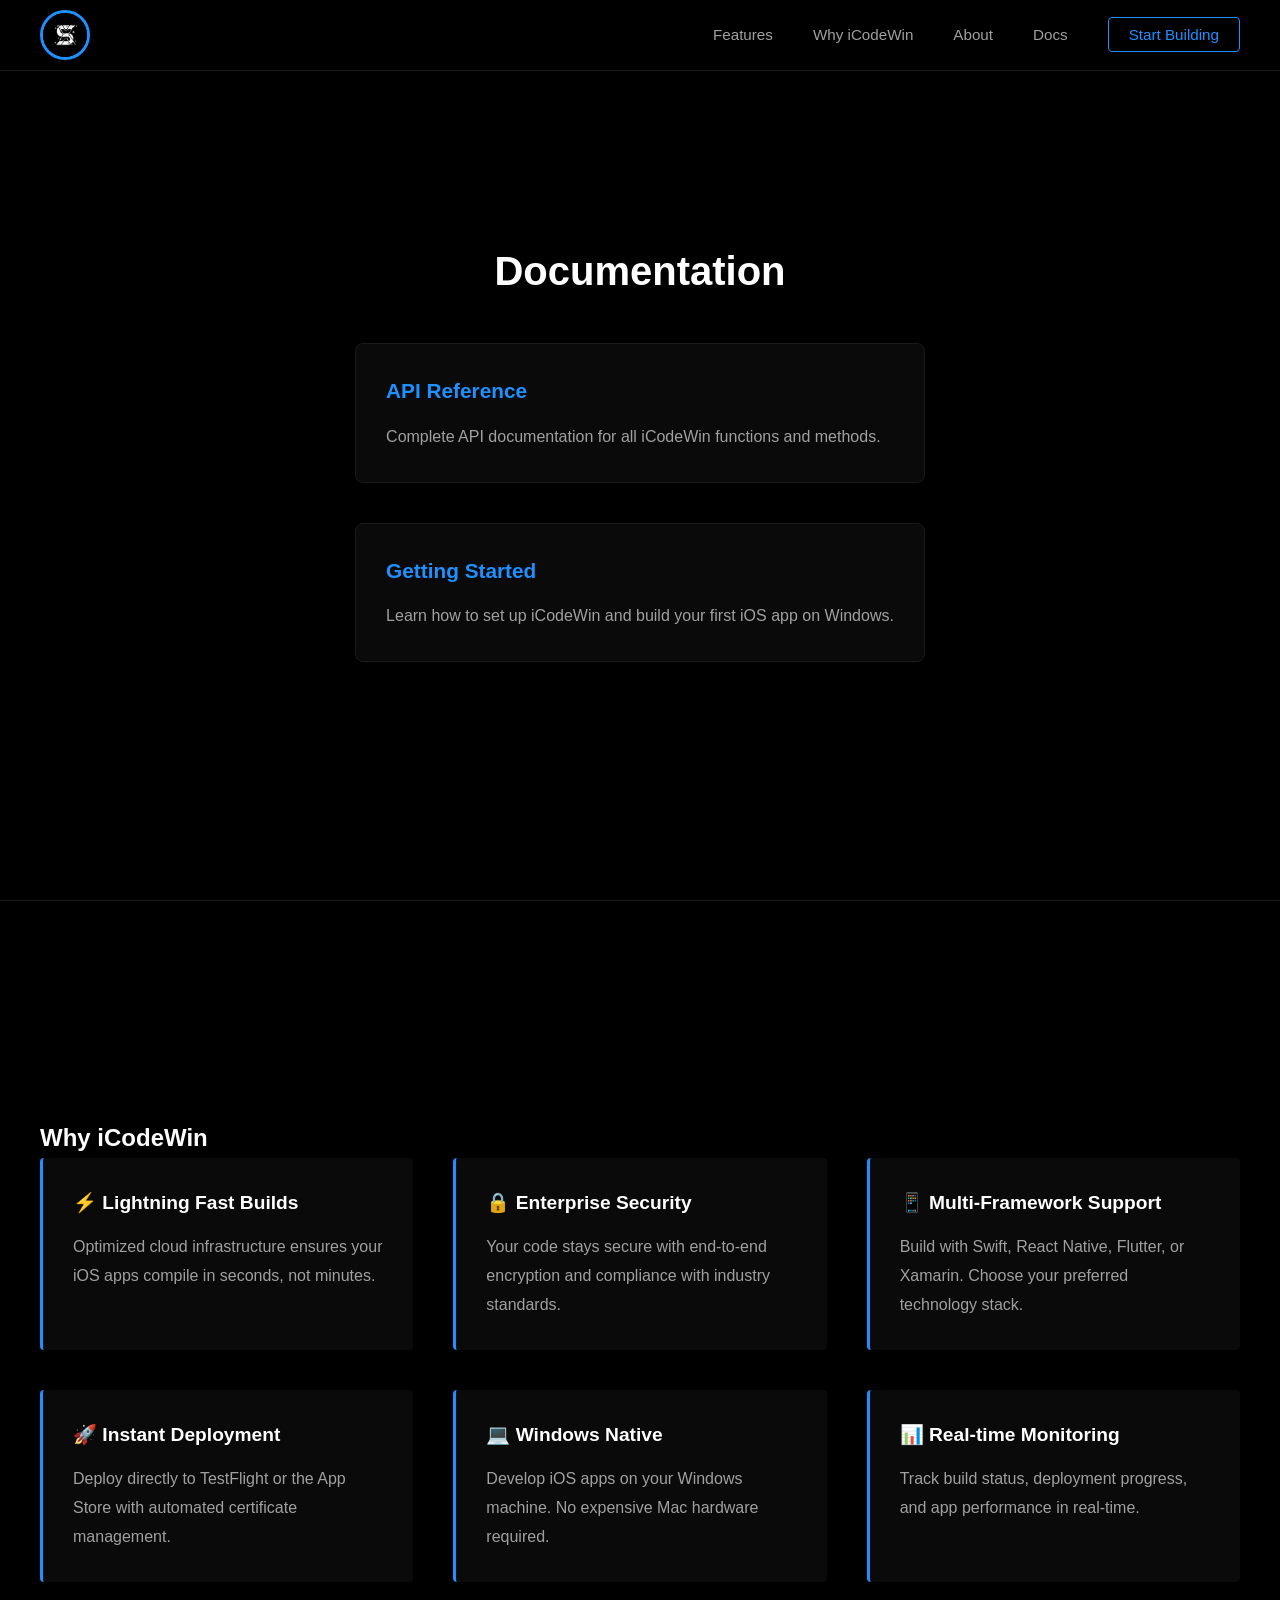
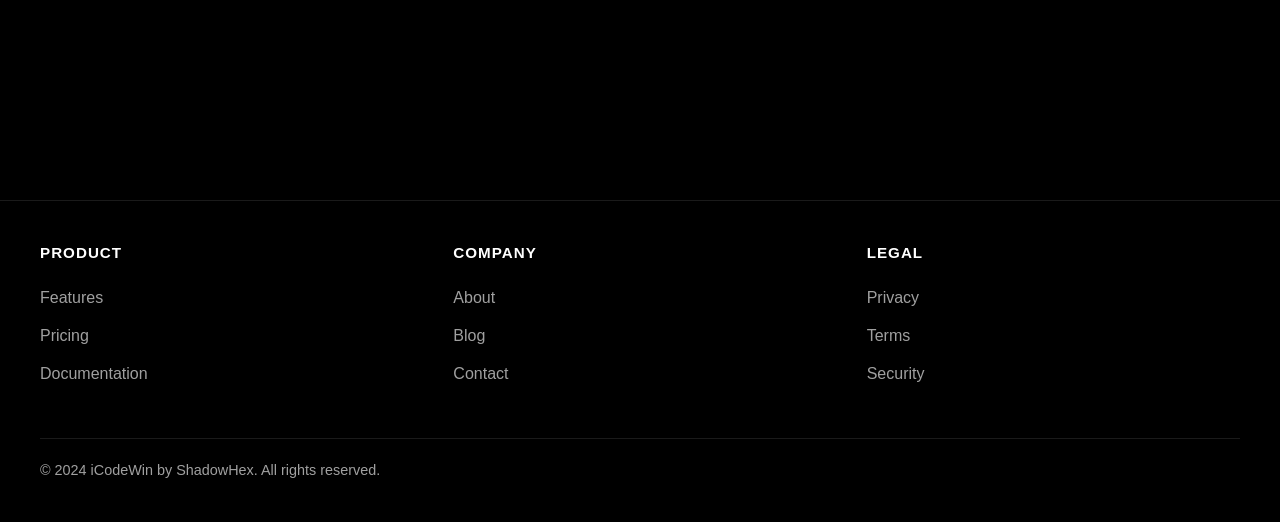
==== indexredirection/docs.html @ 0501c05b "Add files via upload" ====
<!DOCTYPE html>
<html lang="en">
<head>
    <meta charset="UTF-8">
    <meta name="viewport" content="width=device-width, initial-scale=1.0">
    <title>iCodeWin - Documentation</title>
    <link rel="stylesheet" href="style.css">
    <style>
        .docs-container {
            max-width: 1200px;
            margin: 0 auto;
            padding: 0 40px;
        }

        .docs-grid {
            display: grid;
            grid-template-columns: repeat(auto-fit, minmax(350px, 1fr));
            gap: 40px;
            margin-top: 40px;
        }

        .doc-item {
            background-color: var(--bg-dark);
            border: 1px solid var(--border-dark);
            border-radius: 8px;
            padding: 30px;
            transition: all 0.3s ease;
        }

        .doc-item:hover {
            border-color: var(--accent-blue);
            transform: translateY(-5px);
            background-color: rgba(30, 144, 255, 0.05);
        }

        .doc-title {
            font-size: 1.3rem;
            margin-bottom: 15px;
            font-weight: 600;
            color: var(--accent-blue);
        }

        .doc-item p {
            color: var(--text-gray);
            line-height: 1.8;
        }

        .docs-section h2 {
            font-size: 2.5rem;
            margin-bottom: 20px;
            text-align: center;
            font-weight: 700;
        }

        .docs-section {
            min-height: 100vh;
            padding: 10vh 40px;
            background-color: var(--bg-black);
            border-top: 1px solid var(--border-dark);
            display: flex;
            flex-direction: column;
            justify-content: center;
        }
    </style>
</head>
<body>
    <!-- Navigation -->
    <nav class="navbar">
        <div class="nav-container">
            <div class="nav-logo">
                <img src="resources/icon.jpg" alt="iCodeWin Logo" class="logo-img">
            </div>
            <ul class="nav-menu">
                <li><a href="index.html#features">Features</a></li>
                <li><a href="#why-icodwin">Why iCodeWin</a></li>
                <li><a href="index.html#code-examples">About</a></li>
                <li><a href="docs.html">Docs</a></li>
                <li><a href="https://icodewin.vercel.app/" class="nav-cta">Start Building</a></li>
            </ul>
        </div>
    </nav>

    <!-- Documentation Section -->
    <section class="docs-section" id="documentation">
        <div class="docs-container">
            <h2>Documentation</h2>
            <div class="docs-grid" id="docsGrid">
                <div class="doc-item">
                    <h3 class="doc-title">Getting Started</h3>
                    <p class="content">Learn how to set up iCodeWin and build your first iOS app on Windows.</p>
                </div>
                
                <div class="doc-item">
                    <h3 class="doc-title">API Reference</h3>
                    <p class="content">Complete API documentation for all iCodeWin functions and methods.</p>
                </div>
            </div>
        </div>
    </section>

    <!-- Why iCodeWin Section -->
    <section class="details" id="why-icodwin">
        <div class="details-container">
            <h2>Why iCodeWin</h2>
            <div class="details-grid">
                <div class="detail-item">
                    <h3>⚡ Lightning Fast Builds</h3>
                    <p>Optimized cloud infrastructure ensures your iOS apps compile in seconds, not minutes.</p>
                </div>
                
                <div class="detail-item">
                    <h3>🔒 Enterprise Security</h3>
                    <p>Your code stays secure with end-to-end encryption and compliance with industry standards.</p>
                </div>
                
                <div class="detail-item">
                    <h3>📱 Multi-Framework Support</h3>
                    <p>Build with Swift, React Native, Flutter, or Xamarin. Choose your preferred technology stack.</p>
                </div>
                
                <div class="detail-item">
                    <h3>🚀 Instant Deployment</h3>
                    <p>Deploy directly to TestFlight or the App Store with automated certificate management.</p>
                </div>
                
                <div class="detail-item">
                    <h3>💻 Windows Native</h3>
                    <p>Develop iOS apps on your Windows machine. No expensive Mac hardware required.</p>
                </div>
                
                <div class="detail-item">
                    <h3>📊 Real-time Monitoring</h3>
                    <p>Track build status, deployment progress, and app performance in real-time.</p>
                </div>
            </div>
        </div>
    </section>

    <!-- Footer Integrated into Docs Section -->
    <footer class="footer">
        <div class="footer-container">
            <div class="footer-content">
                <div class="footer-section">
                    <h4>Product</h4>
                    <ul>
                        <li><a href="index.html#features">Features</a></li>
                        <li><a href="index.html#pricing">Pricing</a></li>
                        <li><a href="docs.html">Documentation</a></li>
                    </ul>
                </div>
                
                <div class="footer-section">
                    <h4>Company</h4>
                    <ul>
                        <li><a href="index.html#code-examples">About</a></li>
                        <li><a href="index.html#blog">Blog</a></li>
                        <li><a href="index.html#cta">Contact</a></li>
                    </ul>
                </div>
                
                <div class="footer-section">
                    <h4>Legal</h4>
                    <ul>
                        <li><a href="#privacy">Privacy</a></li>
                        <li><a href="#terms">Terms</a></li>
                        <li><a href="#security">Security</a></li>
                    </ul>
                </div>
            </div>
            
            <div class="footer-bottom">
                <p>&copy; 2024 iCodeWin by ShadowHex. All rights reserved.</p>
            </div>
        </div>
    </footer>

    <script>
        // Auto-sort documentation items alphabetically by title
        document.addEventListener('DOMContentLoaded', function() {
            const docsGrid = document.getElementById('docsGrid');
            const docItems = Array.from(docsGrid.querySelectorAll('.doc-item'));
            
            // Sort items alphabetically by title
            docItems.sort((a, b) => {
                const titleA = a.querySelector('.doc-title').textContent.trim().toLowerCase();
                const titleB = b.querySelector('.doc-title').textContent.trim().toLowerCase();
                return titleA.localeCompare(titleB);
            });
            
            // Clear the grid and re-insert sorted items
            docsGrid.innerHTML = '';
            docItems.forEach(item => {
                docsGrid.appendChild(item);
            });
        });
    </script>
</body>
</html>
---- indexredirection/style.css ----
* {
    margin: 0;
    padding: 0;
    box-sizing: border-box;
}

:root {
    --bg-black: #000000;
    --bg-dark: #0a0a0a;
    --text-white: #ffffff;
    --text-gray: #a0a0a0;
    --accent-blue: #1e90ff;
    --accent-blue-hover: #1e7fd9;
    --border-dark: #1a1a1a;
}

html {
    scroll-behavior: smooth;
}

body {
    font-family: -apple-system, BlinkMacSystemFont, 'Segoe UI', Roboto, Oxygen, Ubuntu, Cantarell, sans-serif;
    background-color: var(--bg-black);
    color: var(--text-white);
    line-height: 1.6;
    overflow-x: hidden;
}

/* Navigation */
.navbar {
    position: fixed;
    top: 0;
    width: 100%;
    background-color: var(--bg-black);
    border-bottom: 1px solid var(--border-dark);
    z-index: 1000;
    backdrop-filter: blur(10px);
    background-color: rgba(0, 0, 0, 0.95);
}

.nav-container {
    max-width: 1400px;
    margin: 0 auto;
    padding: 0 40px;
    display: flex;
    justify-content: space-between;
    align-items: center;
    height: 70px;
}

.nav-logo {
    display: flex;
    align-items: center;
}

.logo-img {
    height: 50px;
    width: 50px;
    object-fit: cover;
    border-radius: 50%;
    overflow: hidden;
    border: 3px solid dodgerblue;
    cursor: pointer;
}

.nav-menu {
    display: flex;
    list-style: none;
    gap: 40px;
    align-items: center;
}

.nav-menu a {
    color: var(--text-gray);
    text-decoration: none;
    font-size: 0.95rem;
    transition: color 0.3s ease;
}

.nav-menu a:hover {
    color: var(--accent-blue);
}

.nav-cta {
    color: var(--accent-blue) !important;
    border: 1px solid var(--accent-blue);
    padding: 8px 20px;
    border-radius: 4px;
    transition: all 0.3s ease;
}

.nav-cta:hover {
    background-color: var(--accent-blue);
    color: var(--bg-black) !important;
}

/* Hero Section */
.hero {
    padding-top: 70px;
    background-color: var(--bg-black);
    min-height: 100vh;
    display: flex;
    flex-direction: column;
    align-items: center;
    justify-content: space-between;
    position: relative;
}

.hero-container {
    width: 100%;
    max-width: 100%;
    padding: 0;
    text-align: center;
    flex-grow: 1;
    display: flex;
    flex-direction: column;
    justify-content: center;
}

.hero-logo {
    width: 100%;
    height: auto;
    max-height: 50vh;
    margin-bottom: 10px;
    object-fit: contain;
    object-position: center top;
    animation: fadeInDown 0.8s ease-out;
}

@keyframes fadeInDown {
    from {
        opacity: 0;
        transform: translateY(-30px);
    }
    to {
        opacity: 1;
        transform: translateY(0);
    }
}

.hero-subtitle {
    font-size: 1.2rem;
    color: var(--text-gray);
    margin-bottom: 20px;
    max-width: 600px;
    margin-left: auto;
    margin-right: auto;
    line-height: 1.8;
}

.hero-buttons {
    display: flex;
    gap: 20px;
    justify-content: center;
    flex-wrap: wrap;
}

/* Buttons */
.btn {
    padding: 12px 32px;
    font-size: 1rem;
    font-weight: 600;
    border: 3px solid #fff;
    border-radius: 0;
    cursor: pointer;
    transition: all 0.3s ease;
    text-transform: uppercase;
    letter-spacing: 0.5px;
}

.btn-primary {
    background-color: var(--accent-blue);
    color: var(--bg-black);
    border: 3px solid #fff;
    position: relative;
    overflow: hidden;
}

.btn-primary::before {
    content: '';
    position: absolute;
    top: 0;
    left: -100%;
    width: 100%;
    height: 100%;
    background: rgba(255, 255, 255, 0.2);
    transition: left 0.4s ease;
    z-index: -1;
}

.btn-primary:hover {
    background-color: var(--accent-blue-hover);
    border-color: var(--accent-blue-hover);
    transform: translateY(-3px);
    box-shadow: 0 10px 25px rgba(30, 144, 255, 0.3);
}

.btn-primary:hover::before {
    left: 100%;
}

.btn-secondary {
    background-color: transparent;
    color: var(--accent-blue);
    border: 3px solid #fff;
    position: relative;
    overflow: hidden;
}

.btn-secondary::before {
    content: '';
    position: absolute;
    top: 0;
    left: -100%;
    width: 100%;
    height: 100%;
    background: var(--accent-blue);
    transition: left 0.4s ease;
    z-index: -1;
}

.btn-secondary:hover {
    color: whitesmoke;
    transform: translateY(-3px);
    box-shadow: 0 10px 25px rgba(30, 144, 255, 0.3);
}

.btn-secondary:hover::before {
    left: 100%;
}

.hero-arrow {
    font-size: 2rem;
    margin-bottom: 20px;
    animation: bounce 2s infinite;
}

@keyframes bounce {
    0%, 20%, 50%, 80%, 100% {transform: translateY(0);}
    40% {transform: translateY(-10px);}
    60% {transform: translateY(-5px);}
}

.btn-large {
    padding: 16px 48px;
    font-size: 1.1rem;
}

/* Features Section */
.features {
    min-height: 100vh;
    padding: 10vh 40px;
    background-color: var(--bg-black);
    border-top: 1px solid var(--border-dark);
    display: flex;
    flex-direction: column;
    justify-content: center;
}

.features-container {
    max-width: 1200px;
    margin: 0 auto;
}

.features h2 {
    font-size: 2.5rem;
    margin-bottom: 60px;
    text-align: center;
    font-weight: 700;
}

.features-grid {
    display: grid;
    grid-template-columns: repeat(3, 1fr);
    gap: 40px;
    max-width: 1200px;
    margin: 0 auto;
    justify-items: center;
}

.feature-card {
    padding: 40px;
    background-color: var(--bg-dark);
    border: 1px solid var(--border-dark);
    border-radius: 8px;
    transition: all 0.3s ease;
    width: 100%;
    max-width: 300px;
}

.feature-card:hover {
    border-color: var(--accent-blue);
    transform: translateY(-5px);
    background-color: rgba(30, 144, 255, 0.05);
}

.feature-number {
    display: inline-flex;
    align-items: center;
    justify-content: center;
    width: 40px;
    height: 40px;
    background-color: var(--accent-blue);
    color: var(--bg-black);
    border-radius: 50%;
    font-weight: 700;
    font-size: 1.2rem;
    margin-bottom: 20px;
}

.feature-card h3 {
    font-size: 1.3rem;
    margin-bottom: 15px;
    font-weight: 600;
}

.feature-card p {
    color: var(--text-gray);
    line-height: 1.8;
}

/* Code Examples */
.code-examples {
    min-height: 100vh;
    padding: 10vh 40px;
    background-color: var(--bg-dark);
    border-top: 1px solid var(--border-dark);
    display: flex;
    flex-direction: column;
    justify-content: center;
}

.code-container {
    max-width: 1200px;
    margin: 0 auto;
}

.code-examples h2 {
    font-size: 2.5rem;
    margin-bottom: 60px;
    text-align: center;
    font-weight: 700;
}

.code-grid {
    display: grid;
    grid-template-columns: repeat(3, 1fr);
    gap: 30px;
    max-width: 1200px;
    margin: 0 auto;
    justify-items: center;
}

.code-card {
    background-color: var(--bg-black);
    border: 1px solid var(--border-dark);
    border-radius: 8px;
    overflow: hidden;
    transition: all 0.3s ease;
    width: 100%;
    max-width: 300px;
}

.code-card:hover {
    border-color: var(--accent-blue);
    box-shadow: 0 0 20px rgba(30, 144, 255, 0.1);
}

.code-header {
    background-color: rgba(30, 144, 255, 0.1);
    color: var(--accent-blue);
    padding: 12px 20px;
    font-weight: 600;
    font-size: 0.9rem;
    text-transform: uppercase;
    letter-spacing: 1px;
    border-bottom: 1px solid var(--border-dark);
}

.code-card pre {
    padding: 20px;
    overflow-x: auto;
    margin: 0;
}

.code-card code {
    font-family: 'Courier New', monospace;
    font-size: 0.85rem;
    color: var(--text-white);
    line-height: 1.6;
}

/* Details Section (Why iCodeWin) */
.details {
    min-height: 100vh;
    padding: 10vh 40px;
    background-color: var(--bg-black);
    border-top: 1px solid var(--border-dark);
    display: flex;
    flex-direction: column;
    justify-content: center;
}

.details-container {
    max-width: 1200px;
    margin: 0 auto;
}

.section-title {
    font-size: 2.5rem;
    margin-bottom: 60px;
    text-align: center;
    font-weight: 700;
}

.details-grid {
    display: grid;
    grid-template-columns: repeat(3, 1fr);
    gap: 40px;
    max-width: 1200px;
    margin: 0 auto;
}

.detail-item {
    padding: 30px;
    background-color: var(--bg-dark);
    border-left: 3px solid var(--accent-blue);
    border-radius: 4px;
    transition: all 0.3s ease;
}

.detail-item:hover {
    transform: translateX(10px);
    background-color: rgba(30, 144, 255, 0.05);
}

.detail-item h3 {
    font-size: 1.2rem;
    margin-bottom: 15px;
    font-weight: 600;
}

.detail-item p {
    color: var(--text-gray);
    line-height: 1.8;
}

/* CTA Section with Integrated Footer */
.cta {
    min-height: 100vh;
    padding: 10vh 40px 0; /* No bottom padding to let footer sit at bottom */
    background-color: var(--bg-dark);
    border-top: 1px solid var(--border-dark);
    text-align: center;
    display: flex;
    flex-direction: column;
    justify-content: space-between; /* Push footer to bottom */
}

.cta-container {
    max-width: 800px;
    margin: auto auto; /* Center vertically in the remaining space */
}

.cta h2 {
    font-size: 2.5rem;
    margin-bottom: 20px;
    font-weight: 700;
}

.cta p {
    font-size: 1.1rem;
    color: var(--text-gray);
    margin-bottom: 40px;
}

/* Footer */
.footer {
    background-color: var(--bg-black);
    border-top: 1px solid var(--border-dark);
    padding: 40px;
    width: 100%;
    text-align: left;
}

.footer-container {
    max-width: 1200px;
    margin: 0 auto;
}

.footer-content {
    display: grid;
    grid-template-columns: repeat(auto-fit, minmax(200px, 1fr));
    gap: 40px;
    margin-bottom: 40px;
}

.footer-section h4 {
    font-size: 0.95rem;
    text-transform: uppercase;
    letter-spacing: 1px;
    margin-bottom: 20px;
    color: var(--text-white);
}

.footer-section ul {
    list-style: none;
}

.footer-section ul li {
    margin-bottom: 12px;
}

.footer-section a {
    color: var(--text-gray);
    text-decoration: none;
    transition: color 0.3s ease;
}

.footer-section a:hover {
    color: var(--accent-blue);
}

.footer-bottom {
    border-top: 1px solid var(--border-dark);
    padding-top: 20px;
    color: var(--text-gray);
    font-size: 0.9rem;
}

@media (max-width: 768px) {
    .features-grid, .code-grid {
        grid-template-columns: 1fr;
    }
    
    .nav-menu {
        display: none;
    }
    
    .hero h1 {
        font-size: 2.5rem;
    }
}
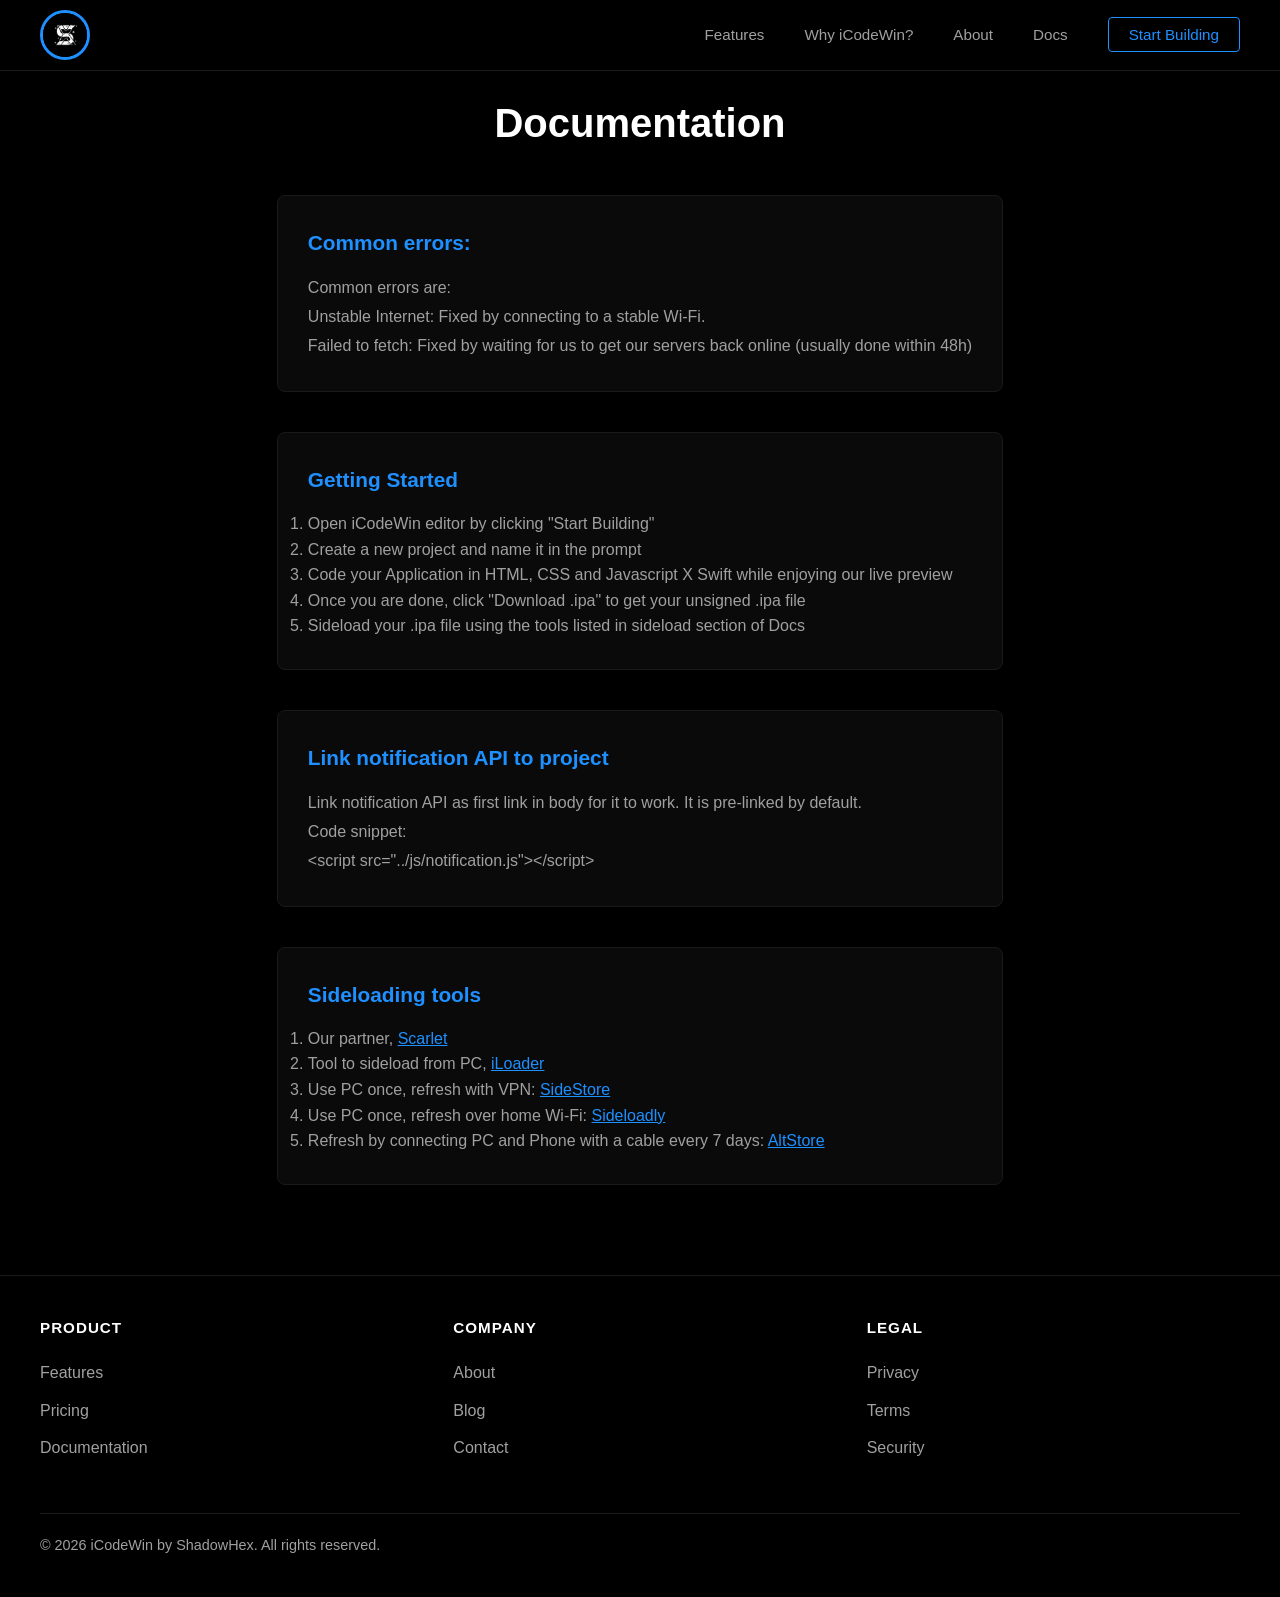
==== commit 733c8bfa: "Enhance docs.html with new sections and links Updated documentation with new content and links." ====
--- a/indexredirection/docs.html
+++ b/indexredirection/docs.html
@@ -5,6 +5,7 @@
     <meta name="viewport" content="width=device-width, initial-scale=1.0">
     <title>iCodeWin - Documentation</title>
     <link rel="stylesheet" href="style.css">
+    <link rel="icon" href="./resources/icon.jpg" type="image/x-icon">
     <style>
         .docs-container {
             max-width: 1200px;
@@ -61,6 +62,12 @@
             flex-direction: column;
             justify-content: center;
         }
+        li{
+            color: #a0a0a0;
+        }
+        a{
+            color: dodgerblue;
+        }
     </style>
 </head>
 <body>
@@ -72,7 +79,7 @@
             </div>
             <ul class="nav-menu">
                 <li><a href="index.html#features">Features</a></li>
-                <li><a href="#why-icodwin">Why iCodeWin</a></li>
+                <li><a href="index.html#why-icodwin">Why iCodeWin?</a></li>
                 <li><a href="index.html#code-examples">About</a></li>
                 <li><a href="docs.html">Docs</a></li>
                 <li><a href="https://icodewin.vercel.app/" class="nav-cta">Start Building</a></li>
@@ -87,50 +94,32 @@
             <div class="docs-grid" id="docsGrid">
                 <div class="doc-item">
                     <h3 class="doc-title">Getting Started</h3>
-                    <p class="content">Learn how to set up iCodeWin and build your first iOS app on Windows.</p>
+                    <p class="content"><ol>
+                        <li>Open iCodeWin editor by clicking "Start Building"</li>
+                        <li>Create a new project and name it in the prompt</li>
+                        <li>Code your Application in HTML, CSS and Javascript X Swift while enjoying our live preview</li>
+                        <li>Once you are done, click "Download .ipa" to get your unsigned .ipa file</li>
+                        <li>Sideload your .ipa file using the tools listed in sideload section of Docs</li>
+                    </ol></p>
                 </div>
                 
                 <div class="doc-item">
-                    <h3 class="doc-title">API Reference</h3>
-                    <p class="content">Complete API documentation for all iCodeWin functions and methods.</p>
+                    <h3 class="doc-title">Link notification API to project</h3>
+                    <p class="content">Link notification API as first link in body for it to work. It is pre-linked by default. <br>Code snippet: <br> &lt;script src=&quot;../js/notification.js&quot;&gt;&lt;/script&gt;</p>
                 </div>
-            </div>
-        </div>
-    </section>
-
-    <!-- Why iCodeWin Section -->
-    <section class="details" id="why-icodwin">
-        <div class="details-container">
-            <h2>Why iCodeWin</h2>
-            <div class="details-grid">
-                <div class="detail-item">
-                    <h3>⚡ Lightning Fast Builds</h3>
-                    <p>Optimized cloud infrastructure ensures your iOS apps compile in seconds, not minutes.</p>
+                <div class="doc-item">
+                    <h3 class="doc-title">Common errors:</h3>
+                    <p class="content">Common errors are: <br> Unstable Internet: Fixed by connecting to a stable Wi-Fi. <br>Failed to fetch: Fixed by waiting for us to get our servers back online (usually done within 48h)</p>
                 </div>
-                
-                <div class="detail-item">
-                    <h3>🔒 Enterprise Security</h3>
-                    <p>Your code stays secure with end-to-end encryption and compliance with industry standards.</p>
-                </div>
-                
-                <div class="detail-item">
-                    <h3>📱 Multi-Framework Support</h3>
-                    <p>Build with Swift, React Native, Flutter, or Xamarin. Choose your preferred technology stack.</p>
-                </div>
-                
-                <div class="detail-item">
-                    <h3>🚀 Instant Deployment</h3>
-                    <p>Deploy directly to TestFlight or the App Store with automated certificate management.</p>
-                </div>
-                
-                <div class="detail-item">
-                    <h3>💻 Windows Native</h3>
-                    <p>Develop iOS apps on your Windows machine. No expensive Mac hardware required.</p>
-                </div>
-                
-                <div class="detail-item">
-                    <h3>📊 Real-time Monitoring</h3>
-                    <p>Track build status, deployment progress, and app performance in real-time.</p>
+                <div class="doc-item">
+                    <h3 class="doc-title">Sideloading tools</h3>
+                    <p class="content"><ol>
+                        <li>Our partner, <a href="https://sideload.pages.dev/"> Scarlet</a></li>
+                        <li>Tool to sideload from PC, <a href="https://github.com/nab138/iloader">iLoader</a></li>
+                        <li>Use PC once, refresh with VPN: <a href="https://sidestore.io/">SideStore</a></li>
+                        <li>Use PC once, refresh over home Wi-Fi: <a href="https://sideloadly.io/">Sideloadly</a></li>
+                        <li>Refresh by connecting PC and Phone with a cable every 7 days: <a href="https://altstore.io/">AltStore</a></li>
+                    </ol></p>
                 </div>
             </div>
         </div>
@@ -169,7 +158,7 @@
             </div>
             
             <div class="footer-bottom">
-                <p>&copy; 2024 iCodeWin by ShadowHex. All rights reserved.</p>
+                <p>&copy; 2026 iCodeWin by ShadowHex. All rights reserved.</p>
             </div>
         </div>
     </footer>
